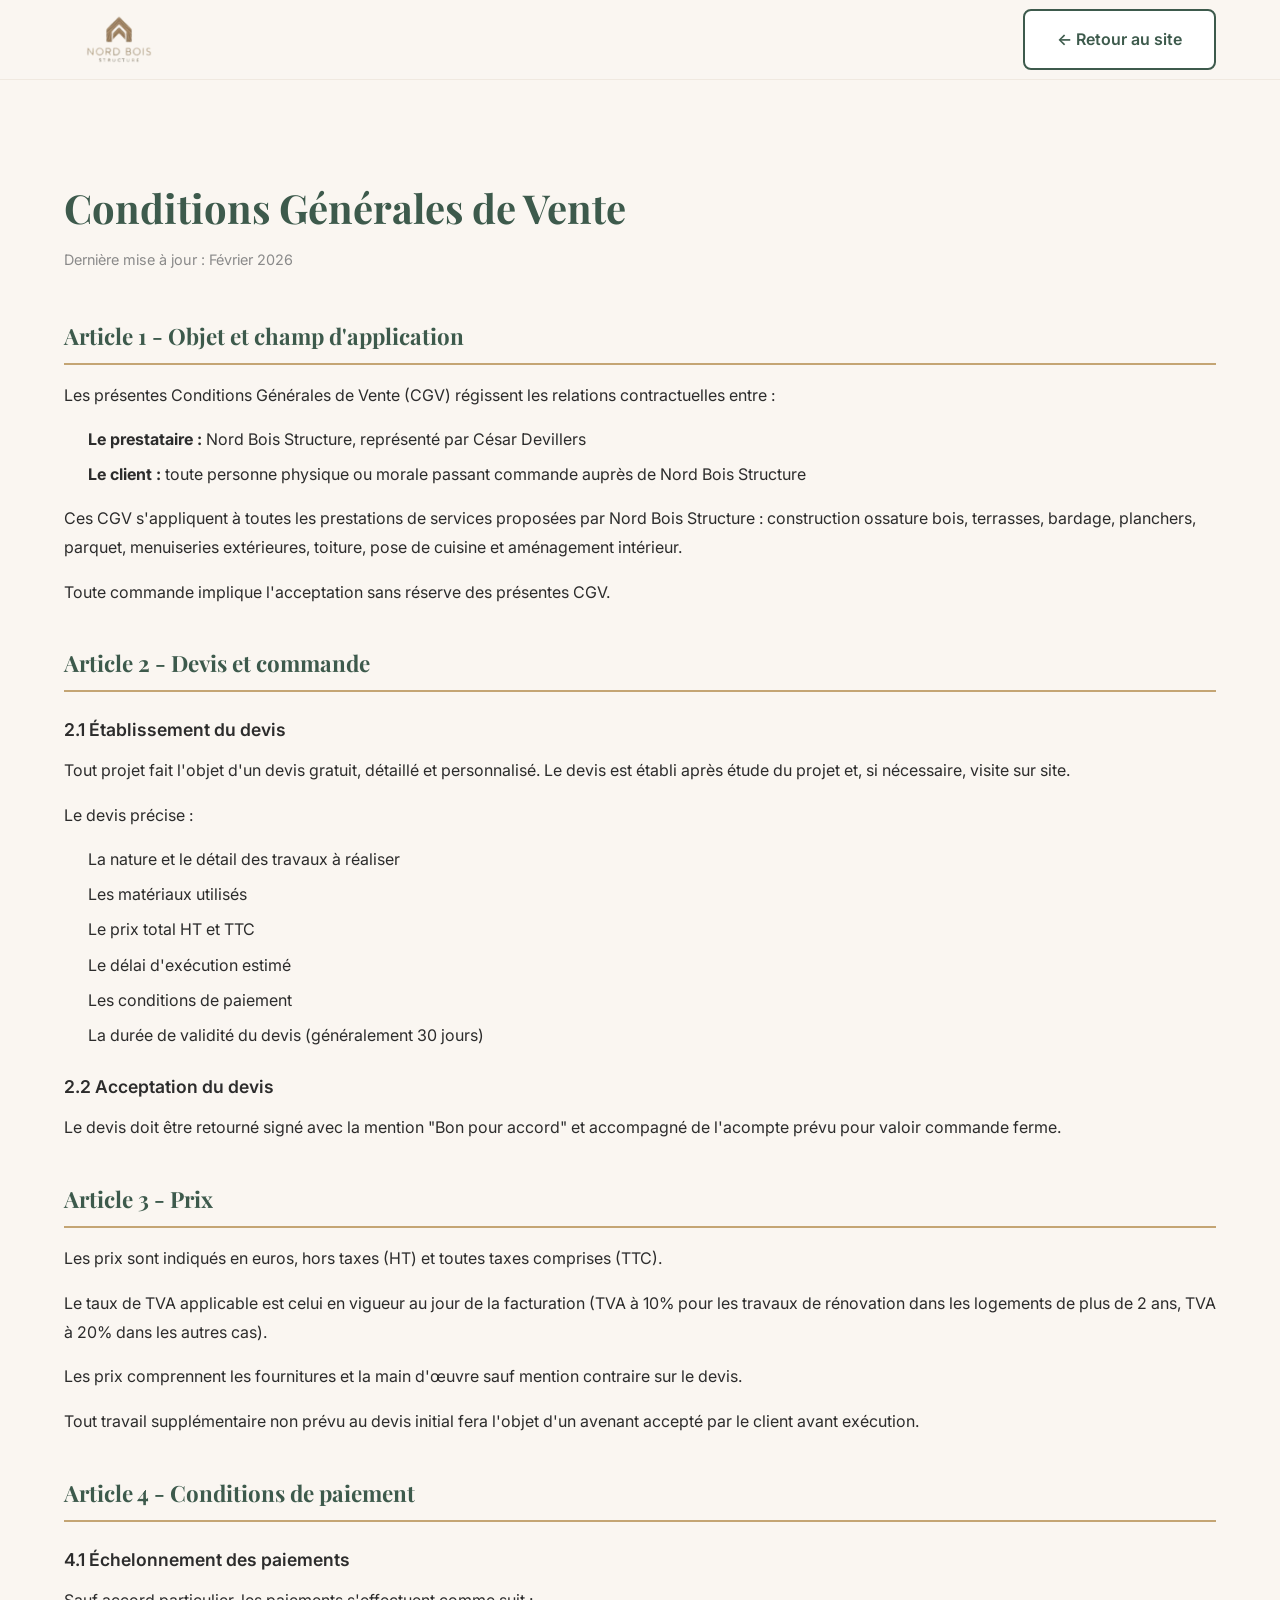
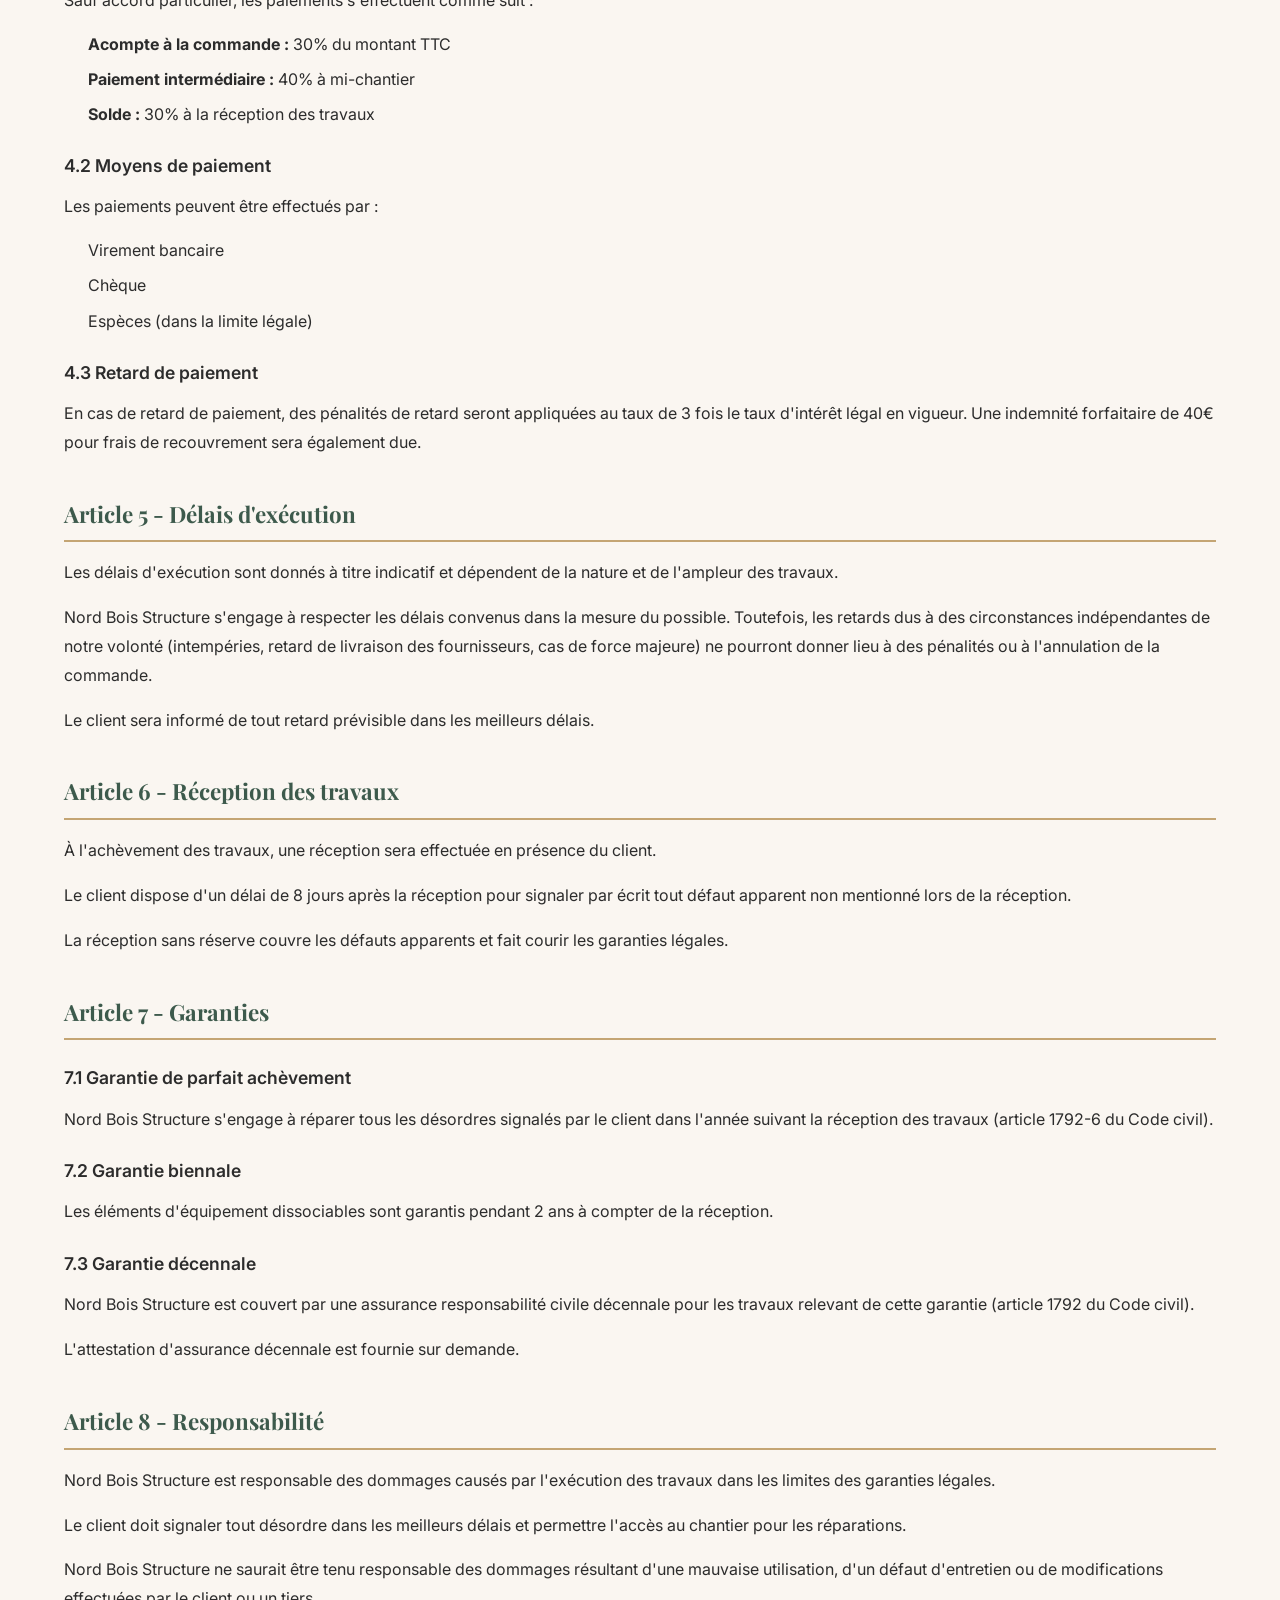
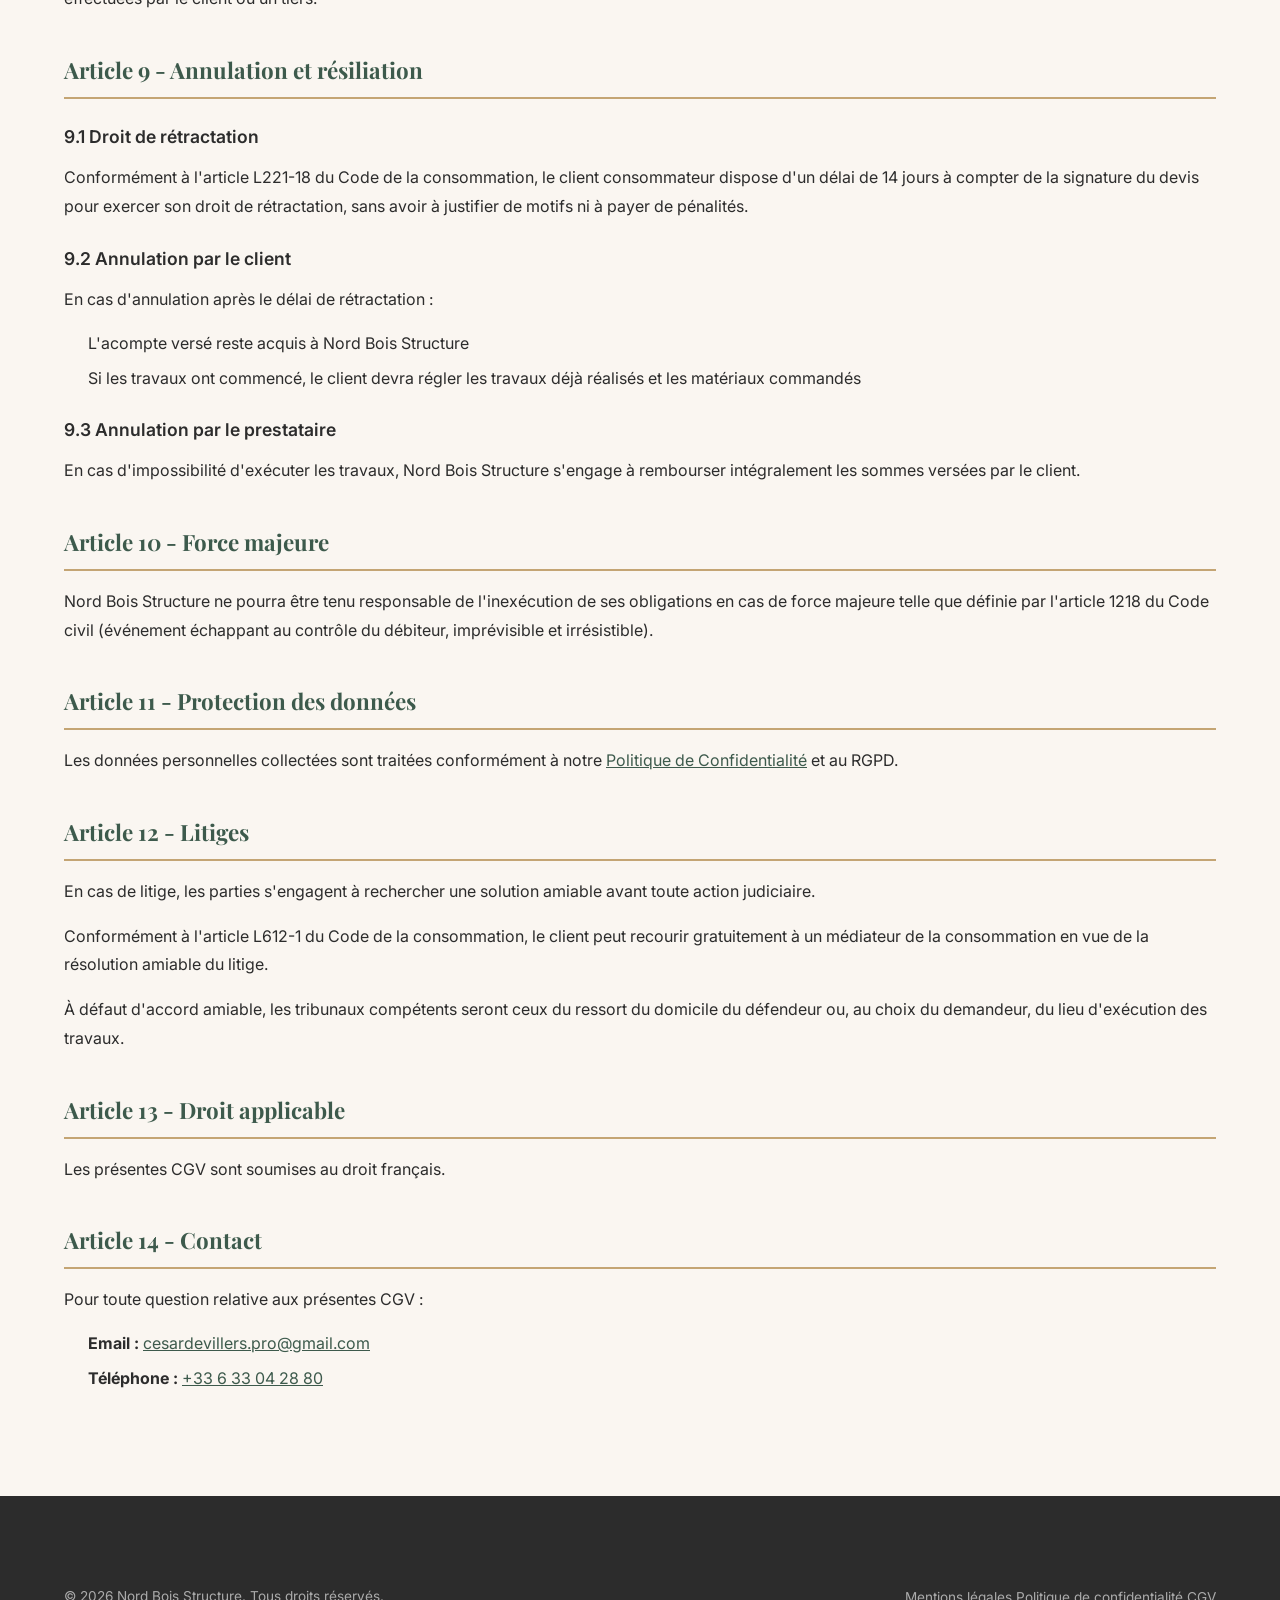
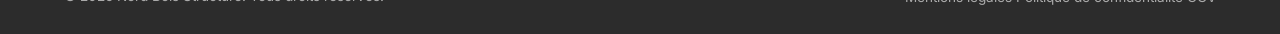
==== conditions-generales-vente.html @ 687ecf8b "Mise à jour complète: logo, services, pages légales, formulaire contact" ====
<!DOCTYPE html>
<html lang="fr">
<head>
    <meta charset="UTF-8">
    <meta name="viewport" content="width=device-width, initial-scale=1.0">
    <meta name="description" content="Conditions Générales de Vente de Nord Bois Structure">
    <title>Conditions Générales de Vente | Nord Bois Structure</title>
    <link rel="icon" type="image/svg+xml" href="assets/favicon.svg">
    <link rel="preconnect" href="https://fonts.googleapis.com">
    <link rel="preconnect" href="https://fonts.gstatic.com" crossorigin>
    <link href="https://fonts.googleapis.com/css2?family=Playfair+Display:wght@400;500;600;700&family=Inter:wght@300;400;500;600;700&display=swap" rel="stylesheet">
    <link rel="stylesheet" href="css/style.css?v=8">
</head>
<body>
    <header class="header header--static">
        <nav class="nav container">
            <a href="index.html" class="nav__logo">
                <img src="assets/logo.png?v=5" alt="Nord Bois Structure" class="nav__logo-img">
            </a>
            <a href="index.html" class="btn btn--secondary">← Retour au site</a>
        </nav>
    </header>

    <main class="legal-page">
        <div class="container">
            <h1>Conditions Générales de Vente</h1>
            <p class="legal-page__updated">Dernière mise à jour : Février 2026</p>

            <section class="legal-section">
                <h2>Article 1 - Objet et champ d'application</h2>
                <p>Les présentes Conditions Générales de Vente (CGV) régissent les relations contractuelles entre :</p>
                <ul>
                    <li><strong>Le prestataire :</strong> Nord Bois Structure, représenté par César Devillers</li>
                    <li><strong>Le client :</strong> toute personne physique ou morale passant commande auprès de Nord Bois Structure</li>
                </ul>
                <p>Ces CGV s'appliquent à toutes les prestations de services proposées par Nord Bois Structure : construction ossature bois, terrasses, bardage, planchers, parquet, menuiseries extérieures, toiture, pose de cuisine et aménagement intérieur.</p>
                <p>Toute commande implique l'acceptation sans réserve des présentes CGV.</p>
            </section>

            <section class="legal-section">
                <h2>Article 2 - Devis et commande</h2>
                <h3>2.1 Établissement du devis</h3>
                <p>Tout projet fait l'objet d'un devis gratuit, détaillé et personnalisé. Le devis est établi après étude du projet et, si nécessaire, visite sur site.</p>
                <p>Le devis précise :</p>
                <ul>
                    <li>La nature et le détail des travaux à réaliser</li>
                    <li>Les matériaux utilisés</li>
                    <li>Le prix total HT et TTC</li>
                    <li>Le délai d'exécution estimé</li>
                    <li>Les conditions de paiement</li>
                    <li>La durée de validité du devis (généralement 30 jours)</li>
                </ul>
                <h3>2.2 Acceptation du devis</h3>
                <p>Le devis doit être retourné signé avec la mention "Bon pour accord" et accompagné de l'acompte prévu pour valoir commande ferme.</p>
            </section>

            <section class="legal-section">
                <h2>Article 3 - Prix</h2>
                <p>Les prix sont indiqués en euros, hors taxes (HT) et toutes taxes comprises (TTC).</p>
                <p>Le taux de TVA applicable est celui en vigueur au jour de la facturation (TVA à 10% pour les travaux de rénovation dans les logements de plus de 2 ans, TVA à 20% dans les autres cas).</p>
                <p>Les prix comprennent les fournitures et la main d'œuvre sauf mention contraire sur le devis.</p>
                <p>Tout travail supplémentaire non prévu au devis initial fera l'objet d'un avenant accepté par le client avant exécution.</p>
            </section>

            <section class="legal-section">
                <h2>Article 4 - Conditions de paiement</h2>
                <h3>4.1 Échelonnement des paiements</h3>
                <p>Sauf accord particulier, les paiements s'effectuent comme suit :</p>
                <ul>
                    <li><strong>Acompte à la commande :</strong> 30% du montant TTC</li>
                    <li><strong>Paiement intermédiaire :</strong> 40% à mi-chantier</li>
                    <li><strong>Solde :</strong> 30% à la réception des travaux</li>
                </ul>
                <h3>4.2 Moyens de paiement</h3>
                <p>Les paiements peuvent être effectués par :</p>
                <ul>
                    <li>Virement bancaire</li>
                    <li>Chèque</li>
                    <li>Espèces (dans la limite légale)</li>
                </ul>
                <h3>4.3 Retard de paiement</h3>
                <p>En cas de retard de paiement, des pénalités de retard seront appliquées au taux de 3 fois le taux d'intérêt légal en vigueur. Une indemnité forfaitaire de 40€ pour frais de recouvrement sera également due.</p>
            </section>

            <section class="legal-section">
                <h2>Article 5 - Délais d'exécution</h2>
                <p>Les délais d'exécution sont donnés à titre indicatif et dépendent de la nature et de l'ampleur des travaux.</p>
                <p>Nord Bois Structure s'engage à respecter les délais convenus dans la mesure du possible. Toutefois, les retards dus à des circonstances indépendantes de notre volonté (intempéries, retard de livraison des fournisseurs, cas de force majeure) ne pourront donner lieu à des pénalités ou à l'annulation de la commande.</p>
                <p>Le client sera informé de tout retard prévisible dans les meilleurs délais.</p>
            </section>

            <section class="legal-section">
                <h2>Article 6 - Réception des travaux</h2>
                <p>À l'achèvement des travaux, une réception sera effectuée en présence du client.</p>
                <p>Le client dispose d'un délai de 8 jours après la réception pour signaler par écrit tout défaut apparent non mentionné lors de la réception.</p>
                <p>La réception sans réserve couvre les défauts apparents et fait courir les garanties légales.</p>
            </section>

            <section class="legal-section">
                <h2>Article 7 - Garanties</h2>
                <h3>7.1 Garantie de parfait achèvement</h3>
                <p>Nord Bois Structure s'engage à réparer tous les désordres signalés par le client dans l'année suivant la réception des travaux (article 1792-6 du Code civil).</p>
                <h3>7.2 Garantie biennale</h3>
                <p>Les éléments d'équipement dissociables sont garantis pendant 2 ans à compter de la réception.</p>
                <h3>7.3 Garantie décennale</h3>
                <p>Nord Bois Structure est couvert par une assurance responsabilité civile décennale pour les travaux relevant de cette garantie (article 1792 du Code civil).</p>
                <p>L'attestation d'assurance décennale est fournie sur demande.</p>
            </section>

            <section class="legal-section">
                <h2>Article 8 - Responsabilité</h2>
                <p>Nord Bois Structure est responsable des dommages causés par l'exécution des travaux dans les limites des garanties légales.</p>
                <p>Le client doit signaler tout désordre dans les meilleurs délais et permettre l'accès au chantier pour les réparations.</p>
                <p>Nord Bois Structure ne saurait être tenu responsable des dommages résultant d'une mauvaise utilisation, d'un défaut d'entretien ou de modifications effectuées par le client ou un tiers.</p>
            </section>

            <section class="legal-section">
                <h2>Article 9 - Annulation et résiliation</h2>
                <h3>9.1 Droit de rétractation</h3>
                <p>Conformément à l'article L221-18 du Code de la consommation, le client consommateur dispose d'un délai de 14 jours à compter de la signature du devis pour exercer son droit de rétractation, sans avoir à justifier de motifs ni à payer de pénalités.</p>
                <h3>9.2 Annulation par le client</h3>
                <p>En cas d'annulation après le délai de rétractation :</p>
                <ul>
                    <li>L'acompte versé reste acquis à Nord Bois Structure</li>
                    <li>Si les travaux ont commencé, le client devra régler les travaux déjà réalisés et les matériaux commandés</li>
                </ul>
                <h3>9.3 Annulation par le prestataire</h3>
                <p>En cas d'impossibilité d'exécuter les travaux, Nord Bois Structure s'engage à rembourser intégralement les sommes versées par le client.</p>
            </section>

            <section class="legal-section">
                <h2>Article 10 - Force majeure</h2>
                <p>Nord Bois Structure ne pourra être tenu responsable de l'inexécution de ses obligations en cas de force majeure telle que définie par l'article 1218 du Code civil (événement échappant au contrôle du débiteur, imprévisible et irrésistible).</p>
            </section>

            <section class="legal-section">
                <h2>Article 11 - Protection des données</h2>
                <p>Les données personnelles collectées sont traitées conformément à notre <a href="politique-confidentialite.html">Politique de Confidentialité</a> et au RGPD.</p>
            </section>

            <section class="legal-section">
                <h2>Article 12 - Litiges</h2>
                <p>En cas de litige, les parties s'engagent à rechercher une solution amiable avant toute action judiciaire.</p>
                <p>Conformément à l'article L612-1 du Code de la consommation, le client peut recourir gratuitement à un médiateur de la consommation en vue de la résolution amiable du litige.</p>
                <p>À défaut d'accord amiable, les tribunaux compétents seront ceux du ressort du domicile du défendeur ou, au choix du demandeur, du lieu d'exécution des travaux.</p>
            </section>

            <section class="legal-section">
                <h2>Article 13 - Droit applicable</h2>
                <p>Les présentes CGV sont soumises au droit français.</p>
            </section>

            <section class="legal-section">
                <h2>Article 14 - Contact</h2>
                <p>Pour toute question relative aux présentes CGV :</p>
                <ul>
                    <li><strong>Email :</strong> <a href="mailto:cesardevillers.pro@gmail.com">cesardevillers.pro@gmail.com</a></li>
                    <li><strong>Téléphone :</strong> <a href="tel:+33633042880">+33 6 33 04 28 80</a></li>
                </ul>
            </section>
        </div>
    </main>

    <footer class="footer">
        <div class="container">
            <div class="footer__bottom">
                <p>&copy; 2026 Nord Bois Structure. Tous droits réservés.</p>
                <div class="footer__links">
                    <a href="mentions-legales.html">Mentions légales</a>
                    <a href="politique-confidentialite.html">Politique de confidentialité</a>
                    <a href="conditions-generales-vente.html">CGV</a>
                </div>
            </div>
        </div>
    </footer>
</body>
</html>
---- css/style.css ----
/* ===== CSS Variables ===== */
:root {
    --color-primary: #3D5A4C;
    --color-primary-dark: #2E4A3D;
    --color-primary-light: #4D6A5C;
    --color-secondary: #8B5E3C;
    --color-secondary-light: #a67c5b;
    --color-accent: #C4A574;
    --color-cream: #FAF6F1;
    --color-cream-dark: #F0E9E0;
    --color-white: #FFFFFF;
    --color-text: #2C2C2C;
    --color-text-light: #5A5A5A;
    --color-text-muted: #8A8A8A;
    --font-heading: 'Playfair Display', Georgia, serif;
    --font-body: 'Inter', -apple-system, BlinkMacSystemFont, sans-serif;
    --shadow-sm: 0 2px 8px rgba(0,0,0,0.08);
    --shadow-md: 0 4px 20px rgba(0,0,0,0.12);
    --shadow-lg: 0 8px 40px rgba(0,0,0,0.16);
    --radius-sm: 8px;
    --radius-md: 12px;
    --radius-lg: 20px;
    --transition: 0.3s ease;
    --container-width: 1200px;
    --header-height: 80px;
}

/* ===== Reset & Base ===== */
*, *::before, *::after { box-sizing: border-box; margin: 0; padding: 0; }
html { scroll-behavior: smooth; font-size: 16px; }
body {
    font-family: var(--font-body);
    color: var(--color-text);
    background: var(--color-cream);
    line-height: 1.6;
    overflow-x: hidden;
}
img { max-width: 100%; height: auto; display: block; }
a { text-decoration: none; color: inherit; transition: var(--transition); }
ul { list-style: none; }
button { cursor: pointer; border: none; background: none; font-family: inherit; }
input, textarea, select { font-family: inherit; font-size: inherit; }

/* ===== Utility Classes ===== */
.container { width: 100%; max-width: var(--container-width); margin: 0 auto; padding: 0 1.5rem; }
.text-accent { color: var(--color-primary); }
.section { padding: 5rem 0; }
@media (min-width: 768px) { .section { padding: 7rem 0; } }

/* ===== Section Headers ===== */
.section__header { text-align: center; margin-bottom: 3rem; }
.section__subtitle {
    display: inline-block;
    font-size: 0.875rem;
    font-weight: 600;
    text-transform: uppercase;
    letter-spacing: 2px;
    color: var(--color-primary);
    margin-bottom: 0.75rem;
}
.section__title {
    font-family: var(--font-heading);
    font-size: clamp(1.75rem, 4vw, 2.75rem);
    font-weight: 600;
    color: var(--color-text);
    line-height: 1.2;
    margin-bottom: 1rem;
}
.section__description {
    font-size: 1.1rem;
    color: var(--color-text-light);
    max-width: 600px;
    margin: 0 auto;
}

/* ===== Buttons ===== */
.btn {
    display: inline-flex;
    align-items: center;
    justify-content: center;
    gap: 0.5rem;
    padding: 1rem 2rem;
    font-size: 1rem;
    font-weight: 600;
    border-radius: var(--radius-sm);
    transition: var(--transition);
    min-height: 52px;
}
.btn--primary {
    background: var(--color-primary);
    color: var(--color-white);
    box-shadow: 0 4px 15px rgba(45, 90, 61, 0.3);
}
.btn--primary:hover {
    background: var(--color-primary-dark);
    transform: translateY(-2px);
    box-shadow: 0 6px 20px rgba(45, 90, 61, 0.4);
}
.btn--secondary {
    background: var(--color-white);
    color: var(--color-primary);
    border: 2px solid var(--color-primary);
}
.btn--secondary:hover { background: var(--color-primary); color: var(--color-white); }
.btn--large { padding: 1.25rem 2.5rem; font-size: 1.1rem; }
.btn--full { width: 100%; }

/* ===== Header & Navigation ===== */
.header {
    position: fixed;
    top: 0;
    left: 0;
    width: 100%;
    height: var(--header-height);
    background: rgba(250, 246, 241, 0.95);
    backdrop-filter: blur(10px);
    z-index: 1000;
    transition: var(--transition);
}
.header.scrolled { box-shadow: var(--shadow-sm); }
.nav { display: flex; align-items: center; justify-content: space-between; height: 100%; }
.nav__logo-img {
    height: 110px;
    width: auto;
    object-fit: contain;
    margin: -15px 0;
}
@media (max-width: 768px) {
    .nav__logo-img { height: 65px; }
}
.nav__list { display: flex; align-items: center; gap: 2rem; }
.nav__link {
    font-size: 0.95rem;
    font-weight: 500;
    color: var(--color-text);
    position: relative;
}
.nav__link::after {
    content: '';
    position: absolute;
    bottom: -4px;
    left: 0;
    width: 0;
    height: 2px;
    background: var(--color-primary);
    transition: var(--transition);
}
.nav__link:hover::after, .nav__link.active::after { width: 100%; }
.nav__link--cta {
    background: var(--color-primary);
    color: var(--color-white) !important;
    padding: 0.75rem 1.5rem;
    border-radius: var(--radius-sm);
}
.nav__link--cta::after { display: none; }
.nav__link--cta:hover { background: var(--color-primary-dark); }
.nav__toggle, .nav__close { display: none; font-size: 1.5rem; color: var(--color-text); }

@media (max-width: 968px) {
    .nav__menu {
        position: fixed;
        top: 0;
        right: -100%;
        width: 80%;
        max-width: 400px;
        height: 100vh;
        background: var(--color-white);
        padding: 6rem 2rem 2rem;
        box-shadow: var(--shadow-lg);
        transition: var(--transition);
    }
    .nav__menu.active { right: 0; }
    .nav__list { flex-direction: column; gap: 1.5rem; align-items: flex-start; }
    .nav__link { font-size: 1.1rem; }
    .nav__close {
        display: block;
        position: absolute;
        top: 1.5rem;
        right: 1.5rem;
        font-size: 2rem;
    }
    .nav__toggle { display: block; }
}

/* ===== Hero Section ===== */
.hero {
    position: relative;
    min-height: 100vh;
    display: flex;
    align-items: center;
    background: linear-gradient(135deg, rgba(61, 90, 76, 0.85) 0%, rgba(46, 74, 61, 0.9) 100%), url('../assets/ossature-bois.jpg') center/cover no-repeat;
    overflow: hidden;
}
.hero__overlay {
    position: absolute;
    inset: 0;
    background: url('data:image/svg+xml,<svg xmlns="http://www.w3.org/2000/svg" viewBox="0 0 100 100"><defs><pattern id="grain" width="100" height="100" patternUnits="userSpaceOnUse"><circle cx="25" cy="25" r="1" fill="rgba(255,255,255,0.03)"/><circle cx="75" cy="75" r="1" fill="rgba(255,255,255,0.03)"/><circle cx="50" cy="10" r="0.5" fill="rgba(255,255,255,0.02)"/></pattern></defs><rect width="100" height="100" fill="url(%23grain)"/></svg>');
    opacity: 0.5;
}
.hero__content {
    position: relative;
    z-index: 2;
    padding-top: calc(var(--header-height) + 2rem);
    text-align: center;
    color: var(--color-white);
}
.hero__badge {
    display: inline-block;
    padding: 0.5rem 1.25rem;
    background: rgba(255,255,255,0.15);
    border-radius: 50px;
    font-size: 0.875rem;
    font-weight: 500;
    margin-bottom: 1.5rem;
    backdrop-filter: blur(5px);
}
.hero__title {
    font-family: var(--font-heading);
    font-size: clamp(2rem, 5vw, 3.5rem);
    font-weight: 700;
    line-height: 1.15;
    margin-bottom: 1.5rem;
    max-width: 900px;
    margin-left: auto;
    margin-right: auto;
}
.hero__title .text-accent { color: var(--color-accent); }
.hero__subtitle {
    font-size: clamp(1rem, 2vw, 1.25rem);
    opacity: 0.9;
    max-width: 700px;
    margin: 0 auto 2.5rem;
    line-height: 1.7;
}
.hero__buttons { display: flex; flex-wrap: wrap; gap: 1rem; justify-content: center; margin-bottom: 3rem; }
.hero__buttons .btn--secondary { background: transparent; border-color: var(--color-white); color: var(--color-white); }
.hero__buttons .btn--secondary:hover { background: var(--color-white); color: var(--color-primary); }
.hero__stats {
    display: flex;
    justify-content: center;
    gap: 3rem;
    flex-wrap: wrap;
    padding-top: 2rem;
    border-top: 1px solid rgba(255,255,255,0.2);
}
.hero__stat { text-align: center; }
.hero__stat-number {
    display: block;
    font-family: var(--font-heading);
    font-size: 2.5rem;
    font-weight: 700;
    color: var(--color-accent);
}
.hero__stat-label { font-size: 0.875rem; opacity: 0.8; }
.hero__scroll {
    position: absolute;
    bottom: 2rem;
    left: 50%;
    transform: translateX(-50%);
    color: var(--color-white);
    font-size: 1.5rem;
    animation: bounce 2s infinite;
}
@keyframes bounce {
    0%, 20%, 50%, 80%, 100% { transform: translateX(-50%) translateY(0); }
    40% { transform: translateX(-50%) translateY(-10px); }
    60% { transform: translateX(-50%) translateY(-5px); }
}

/* ===== About Section ===== */
.about { background: var(--color-white); }
.about__grid {
    display: grid;
    grid-template-columns: 1fr;
    gap: 3rem;
    align-items: center;
}
@media (min-width: 968px) { .about__grid { grid-template-columns: 1fr 1fr; gap: 5rem; } }
.about__content p { font-size: 1.1rem; color: var(--color-text-light); margin-bottom: 1.5rem; line-height: 1.8; }
.about__values { display: grid; grid-template-columns: 1fr; gap: 1.25rem; margin-top: 2rem; }
@media (min-width: 500px) { .about__values { grid-template-columns: 1fr 1fr; } }
.about__value {
    display: flex;
    gap: 1rem;
    padding: 1.25rem;
    background: var(--color-cream);
    border-radius: var(--radius-md);
    transition: var(--transition);
}
.about__value:hover { transform: translateY(-3px); box-shadow: var(--shadow-sm); }
.about__value-icon { font-size: 1.5rem; }
.about__value h3 { font-size: 1rem; font-weight: 600; margin-bottom: 0.25rem; }
.about__value p { font-size: 0.875rem; color: var(--color-text-muted); margin: 0; }
.about__image { position: relative; }
.about__image-wrapper { position: relative; border-radius: var(--radius-lg); overflow: hidden; }
.about__image-placeholder {
    width: 100%;
    aspect-ratio: 4/5;
    background: url('../assets/construction en bois.jpg') center/cover no-repeat;
    position: relative;
}
.about__image-badge {
    position: absolute;
    bottom: 1.5rem;
    left: 1.5rem;
    background: var(--color-primary);
    color: var(--color-white);
    padding: 1rem 1.5rem;
    border-radius: var(--radius-md);
    text-align: center;
}
.about__image-badge span { display: block; font-family: var(--font-heading); font-size: 2rem; font-weight: 700; }
.about__image-badge small { font-size: 0.75rem; opacity: 0.9; }

/* ===== Services Section ===== */
.services { background: var(--color-cream); }
.services__grid {
    display: grid;
    grid-template-columns: repeat(auto-fit, minmax(280px, 1fr));
    gap: 1.5rem;
}
.service-card {
    background: var(--color-white);
    padding: 2rem;
    border-radius: var(--radius-md);
    box-shadow: var(--shadow-sm);
    transition: var(--transition);
    position: relative;
    overflow: hidden;
}
.service-card::before {
    content: '';
    position: absolute;
    top: 0;
    left: 0;
    width: 100%;
    height: 4px;
    background: var(--color-primary);
    transform: scaleX(0);
    transform-origin: left;
    transition: var(--transition);
}
.service-card:hover { transform: translateY(-5px); box-shadow: var(--shadow-md); }
.service-card:hover::before { transform: scaleX(1); }
.service-card__icon { font-size: 2.5rem; margin-bottom: 1rem; }
.service-card h3 {
    font-family: var(--font-heading);
    font-size: 1.25rem;
    font-weight: 600;
    margin-bottom: 0.75rem;
    color: var(--color-text);
}
.service-card p { font-size: 0.95rem; color: var(--color-text-light); margin-bottom: 1.5rem; line-height: 1.6; }
.service-card__link {
    display: inline-flex;
    align-items: center;
    gap: 0.5rem;
    font-size: 0.95rem;
    font-weight: 600;
    color: var(--color-primary);
}
.service-card__link:hover { gap: 0.75rem; }
.service-card--featured { background: var(--color-primary); color: var(--color-white); }
.service-card--featured h3, .service-card--featured p { color: var(--color-white); }
.service-card--featured p { opacity: 0.9; }
.service-card--featured .service-card__link { color: var(--color-accent); }
.service-card--featured::before { background: var(--color-accent); }

/* ===== Gallery Section ===== */
.gallery { background: var(--color-white); }
.gallery__filters {
    display: flex;
    flex-wrap: wrap;
    justify-content: center;
    gap: 0.75rem;
    margin-bottom: 2.5rem;
}
.gallery__filter {
    padding: 0.75rem 1.5rem;
    font-size: 0.95rem;
    font-weight: 500;
    color: var(--color-text-light);
    background: var(--color-cream);
    border-radius: 50px;
    transition: var(--transition);
}
.gallery__filter:hover, .gallery__filter.active {
    background: var(--color-primary);
    color: var(--color-white);
}
.gallery__grid {
    display: grid;
    grid-template-columns: repeat(2, 1fr);
    gap: 1rem;
}
@media (min-width: 768px) {
    .gallery__grid { grid-template-columns: repeat(3, 1fr); gap: 1.5rem; }
}
.gallery__item {
    position: relative;
    border-radius: var(--radius-md);
    overflow: hidden;
    cursor: pointer;
}
.gallery__item--large { grid-column: span 2; }
@media (max-width: 767px) { .gallery__item--large { grid-column: span 1; } }
.gallery__img {
    width: 100%;
    height: 100%;
    object-fit: cover;
    aspect-ratio: 4/3;
    transition: transform 0.4s ease;
}
.gallery__item:hover .gallery__img { transform: scale(1.05); }
.gallery__item--large .gallery__img { aspect-ratio: 16/9; }
.gallery__placeholder {
    width: 100%;
    aspect-ratio: 4/3;
    background: linear-gradient(135deg, var(--color-secondary-light) 0%, var(--color-secondary) 100%);
    position: relative;
    display: flex;
    align-items: center;
    justify-content: center;
}
.gallery__placeholder::before {
    content: '🪵';
    font-size: 3rem;
    opacity: 0.3;
}
.gallery__placeholder::after {
    content: '';
    position: absolute;
    inset: 0;
    background: repeating-linear-gradient(
        90deg,
        transparent,
        transparent 20px,
        rgba(255,255,255,0.03) 20px,
        rgba(255,255,255,0.03) 40px
    );
}
.gallery__item--large .gallery__placeholder { aspect-ratio: 16/9; }
.gallery__overlay {
    position: absolute;
    inset: 0;
    background: linear-gradient(to top, rgba(0,0,0,0.8) 0%, transparent 60%);
    display: flex;
    flex-direction: column;
    justify-content: flex-end;
    padding: 1.5rem;
    color: var(--color-white);
    opacity: 0;
    transition: var(--transition);
}
.gallery__item:hover .gallery__overlay { opacity: 1; }
.gallery__overlay span { font-size: 0.75rem; text-transform: uppercase; letter-spacing: 1px; color: var(--color-accent); margin-bottom: 0.25rem; }
.gallery__overlay h3 { font-family: var(--font-heading); font-size: 1.1rem; font-weight: 600; }

/* ===== Commitments Section ===== */
.commitments { background: var(--color-cream); }
.commitments__grid {
    display: grid;
    grid-template-columns: repeat(auto-fit, minmax(200px, 1fr));
    gap: 2rem;
}
.commitment { text-align: center; padding: 1.5rem; }
.commitment__icon {
    width: 70px;
    height: 70px;
    display: flex;
    align-items: center;
    justify-content: center;
    margin: 0 auto 1rem;
    background: var(--color-white);
    border-radius: 50%;
    font-size: 1.75rem;
    box-shadow: var(--shadow-sm);
}
.commitment h3 { font-size: 1.1rem; font-weight: 600; margin-bottom: 0.5rem; }
.commitment p { font-size: 0.9rem; color: var(--color-text-light); }

/* ===== Testimonials Section ===== */
.testimonials {
    background: linear-gradient(135deg, var(--color-primary) 0%, var(--color-primary-dark) 100%);
    color: var(--color-white);
}
.testimonials .section__subtitle { color: var(--color-accent); }
.testimonials .section__title { color: var(--color-white); }
.testimonials__grid {
    display: grid;
    grid-template-columns: repeat(auto-fit, minmax(300px, 1fr));
    gap: 2rem;
}
.testimonial {
    background: rgba(255,255,255,0.1);
    backdrop-filter: blur(10px);
    padding: 2rem;
    border-radius: var(--radius-md);
    border: 1px solid rgba(255,255,255,0.1);
}
.testimonial__stars { color: #FFD700; font-size: 1.1rem; margin-bottom: 1rem; letter-spacing: 2px; }
.testimonial blockquote {
    font-size: 1rem;
    line-height: 1.7;
    margin-bottom: 1.5rem;
    font-style: italic;
    opacity: 0.95;
}
.testimonial__author { display: flex; align-items: center; gap: 1rem; }
.testimonial__avatar {
    width: 50px;
    height: 50px;
    background: var(--color-accent);
    color: var(--color-primary-dark);
    border-radius: 50%;
    display: flex;
    align-items: center;
    justify-content: center;
    font-weight: 700;
    font-size: 0.9rem;
}
.testimonial__author strong { display: block; font-size: 1rem; }
.testimonial__author span { font-size: 0.85rem; opacity: 0.8; }

/* ===== CTA Section ===== */
.cta {
    background: var(--color-secondary);
    position: relative;
    overflow: hidden;
}
.cta::before {
    content: '';
    position: absolute;
    top: -50%;
    right: -20%;
    width: 60%;
    height: 200%;
    background: rgba(255,255,255,0.05);
    transform: rotate(15deg);
}
.cta__content {
    position: relative;
    text-align: center;
    color: var(--color-white);
    max-width: 700px;
    margin: 0 auto;
}
.cta__content h2 {
    font-family: var(--font-heading);
    font-size: clamp(2rem, 4vw, 3rem);
    font-weight: 700;
    margin-bottom: 1rem;
}
.cta__content p { font-size: 1.15rem; opacity: 0.9; margin-bottom: 2rem; }
.cta .btn--primary { background: var(--color-white); color: var(--color-secondary); }
.cta .btn--primary:hover { background: var(--color-cream); transform: translateY(-2px); }

/* ===== Contact Section ===== */
.contact { background: var(--color-white); }
.contact__grid {
    display: grid;
    grid-template-columns: 1fr;
    gap: 3rem;
}
@media (min-width: 968px) { .contact__grid { grid-template-columns: 1fr 1.5fr; gap: 4rem; } }
.contact__info { display: flex; flex-direction: column; gap: 1.5rem; }
.contact__card {
    display: flex;
    gap: 1rem;
    padding: 1.25rem;
    background: var(--color-cream);
    border-radius: var(--radius-md);
}
.contact__icon { font-size: 1.5rem; }
.contact__card h3 { font-size: 1rem; font-weight: 600; margin-bottom: 0.25rem; }
.contact__card p, .contact__card a { font-size: 0.95rem; color: var(--color-text-light); }
.contact__card a:hover { color: var(--color-primary); }
.contact__social { display: flex; align-items: center; gap: 1rem; margin-top: 1rem; }
.contact__social span { font-size: 0.9rem; color: var(--color-text-muted); }
.contact__social-link {
    padding: 0.5rem 1rem;
    background: var(--color-primary);
    color: var(--color-white);
    border-radius: var(--radius-sm);
    font-size: 0.9rem;
    font-weight: 500;
}
.contact__social-link:hover { background: var(--color-primary-dark); }
.contact__form {
    background: var(--color-cream);
    padding: 2rem;
    border-radius: var(--radius-lg);
}
@media (min-width: 768px) { .contact__form { padding: 2.5rem; } }
.form__group { margin-bottom: 1.25rem; }
.form__row { display: grid; grid-template-columns: 1fr; gap: 1.25rem; }
@media (min-width: 500px) { .form__row { grid-template-columns: 1fr 1fr; } }
.form__group label {
    display: block;
    font-size: 0.9rem;
    font-weight: 600;
    margin-bottom: 0.5rem;
    color: var(--color-text);
}
.form__group input,
.form__group select,
.form__group textarea {
    width: 100%;
    padding: 1rem;
    border: 2px solid transparent;
    border-radius: var(--radius-sm);
    background: var(--color-white);
    font-size: 1rem;
    transition: var(--transition);
}
.form__group input:focus,
.form__group select:focus,
.form__group textarea:focus {
    outline: none;
    border-color: var(--color-primary);
}
.form__group textarea { resize: vertical; min-height: 120px; }
.form__notice { font-size: 0.8rem; color: var(--color-text-muted); margin-top: 1rem; text-align: center; }

/* ===== Footer ===== */
.footer {
    background: var(--color-text);
    color: var(--color-white);
    padding: 4rem 0 0;
}
.footer__grid {
    display: grid;
    grid-template-columns: repeat(auto-fit, minmax(200px, 1fr));
    gap: 2.5rem;
    padding-bottom: 3rem;
    border-bottom: 1px solid rgba(255,255,255,0.1);
}
.footer__brand h3 {
    font-family: var(--font-heading);
    font-size: 1.5rem;
    margin-bottom: 1rem;
    color: var(--color-accent);
}
.footer__brand p { font-size: 0.9rem; opacity: 0.8; line-height: 1.7; }
.footer__title { font-size: 1rem; font-weight: 600; margin-bottom: 1.25rem; color: var(--color-white); }
.footer__links ul { display: flex; flex-direction: column; gap: 0.75rem; }
.footer__links a { font-size: 0.9rem; opacity: 0.7; transition: var(--transition); }
.footer__links a:hover { opacity: 1; color: var(--color-accent); }
.footer__contact p, .footer__contact a { font-size: 0.9rem; opacity: 0.8; margin-bottom: 0.5rem; display: block; }
.footer__contact a:hover { opacity: 1; color: var(--color-accent); }
.footer__bottom {
    display: flex;
    flex-wrap: wrap;
    justify-content: space-between;
    align-items: center;
    gap: 1rem;
    padding: 1.5rem 0;
}
.footer__bottom p { font-size: 0.85rem; opacity: 0.6; }
.footer__bottom a { font-size: 0.85rem; opacity: 0.6; }
.footer__bottom a:hover { opacity: 1; }
.footer__legal-links { display: flex; gap: 1.5rem; flex-wrap: wrap; }
.footer__legal-links a { font-size: 0.85rem; opacity: 0.6; transition: var(--transition); }
.footer__legal-links a:hover { opacity: 1; color: var(--color-accent); }

/* ===== Floating CTA ===== */
.floating-cta {
    position: fixed;
    bottom: 1.5rem;
    right: 1.5rem;
    background: var(--color-primary);
    color: var(--color-white);
    padding: 1rem 1.5rem;
    border-radius: 50px;
    font-weight: 600;
    font-size: 0.95rem;
    box-shadow: var(--shadow-lg);
    z-index: 999;
    transition: var(--transition);
    display: none;
}
.floating-cta:hover { background: var(--color-primary-dark); transform: translateY(-3px); }
@media (max-width: 768px) { .floating-cta { display: block; } }

/* ===== Lightbox ===== */
.lightbox {
    position: fixed;
    inset: 0;
    background: rgba(0,0,0,0.95);
    z-index: 2000;
    display: none;
    align-items: center;
    justify-content: center;
    padding: 2rem;
}
.lightbox.active { display: flex; }
.lightbox__close {
    position: absolute;
    top: 1.5rem;
    right: 1.5rem;
    color: var(--color-white);
    font-size: 2.5rem;
    opacity: 0.8;
    transition: var(--transition);
}
.lightbox__close:hover { opacity: 1; }
.lightbox__img { max-width: 90%; max-height: 85vh; border-radius: var(--radius-md); }
.lightbox__prev, .lightbox__next {
    position: absolute;
    top: 50%;
    transform: translateY(-50%);
    color: var(--color-white);
    font-size: 3rem;
    opacity: 0.8;
    transition: var(--transition);
    padding: 1rem;
}
.lightbox__prev { left: 1rem; }
.lightbox__next { right: 1rem; }
.lightbox__prev:hover, .lightbox__next:hover { opacity: 1; }

/* ===== Legal Pages ===== */
.header--static { position: relative; background: var(--color-cream); border-bottom: 1px solid var(--color-cream-dark); }
.legal-page { padding: 6rem 0 4rem; min-height: calc(100vh - 200px); }
.legal-page h1 { font-family: var(--font-heading); font-size: 2.5rem; color: var(--color-primary); margin-bottom: 0.5rem; }
.legal-page__updated { color: var(--color-text-muted); font-size: 0.9rem; margin-bottom: 3rem; }
.legal-section { margin-bottom: 2.5rem; }
.legal-section h2 { font-family: var(--font-heading); font-size: 1.4rem; color: var(--color-primary); margin-bottom: 1rem; padding-bottom: 0.5rem; border-bottom: 2px solid var(--color-accent); }
.legal-section h3 { font-size: 1.1rem; font-weight: 600; color: var(--color-text); margin: 1.5rem 0 0.75rem; }
.legal-section p { margin-bottom: 1rem; line-height: 1.8; }
.legal-section ul { margin: 1rem 0 1rem 1.5rem; }
.legal-section li { margin-bottom: 0.5rem; line-height: 1.7; }
.legal-section a { color: var(--color-primary); text-decoration: underline; }
.legal-section a:hover { color: var(--color-secondary); }
@media (max-width: 768px) {
    .legal-page h1 { font-size: 1.8rem; }
    .legal-section h2 { font-size: 1.2rem; }
}

/* ===== Animations ===== */
.fade-in { opacity: 0; transform: translateY(30px); transition: opacity 0.6s ease, transform 0.6s ease; }
.fade-in.visible { opacity: 1; transform: translateY(0); }

/* ===== Responsive Adjustments ===== */
@media (max-width: 480px) {
    .hero__stats { gap: 1.5rem; }
    .hero__stat-number { font-size: 2rem; }
    .btn { padding: 0.875rem 1.5rem; font-size: 0.95rem; }
    .section { padding: 4rem 0; }
}
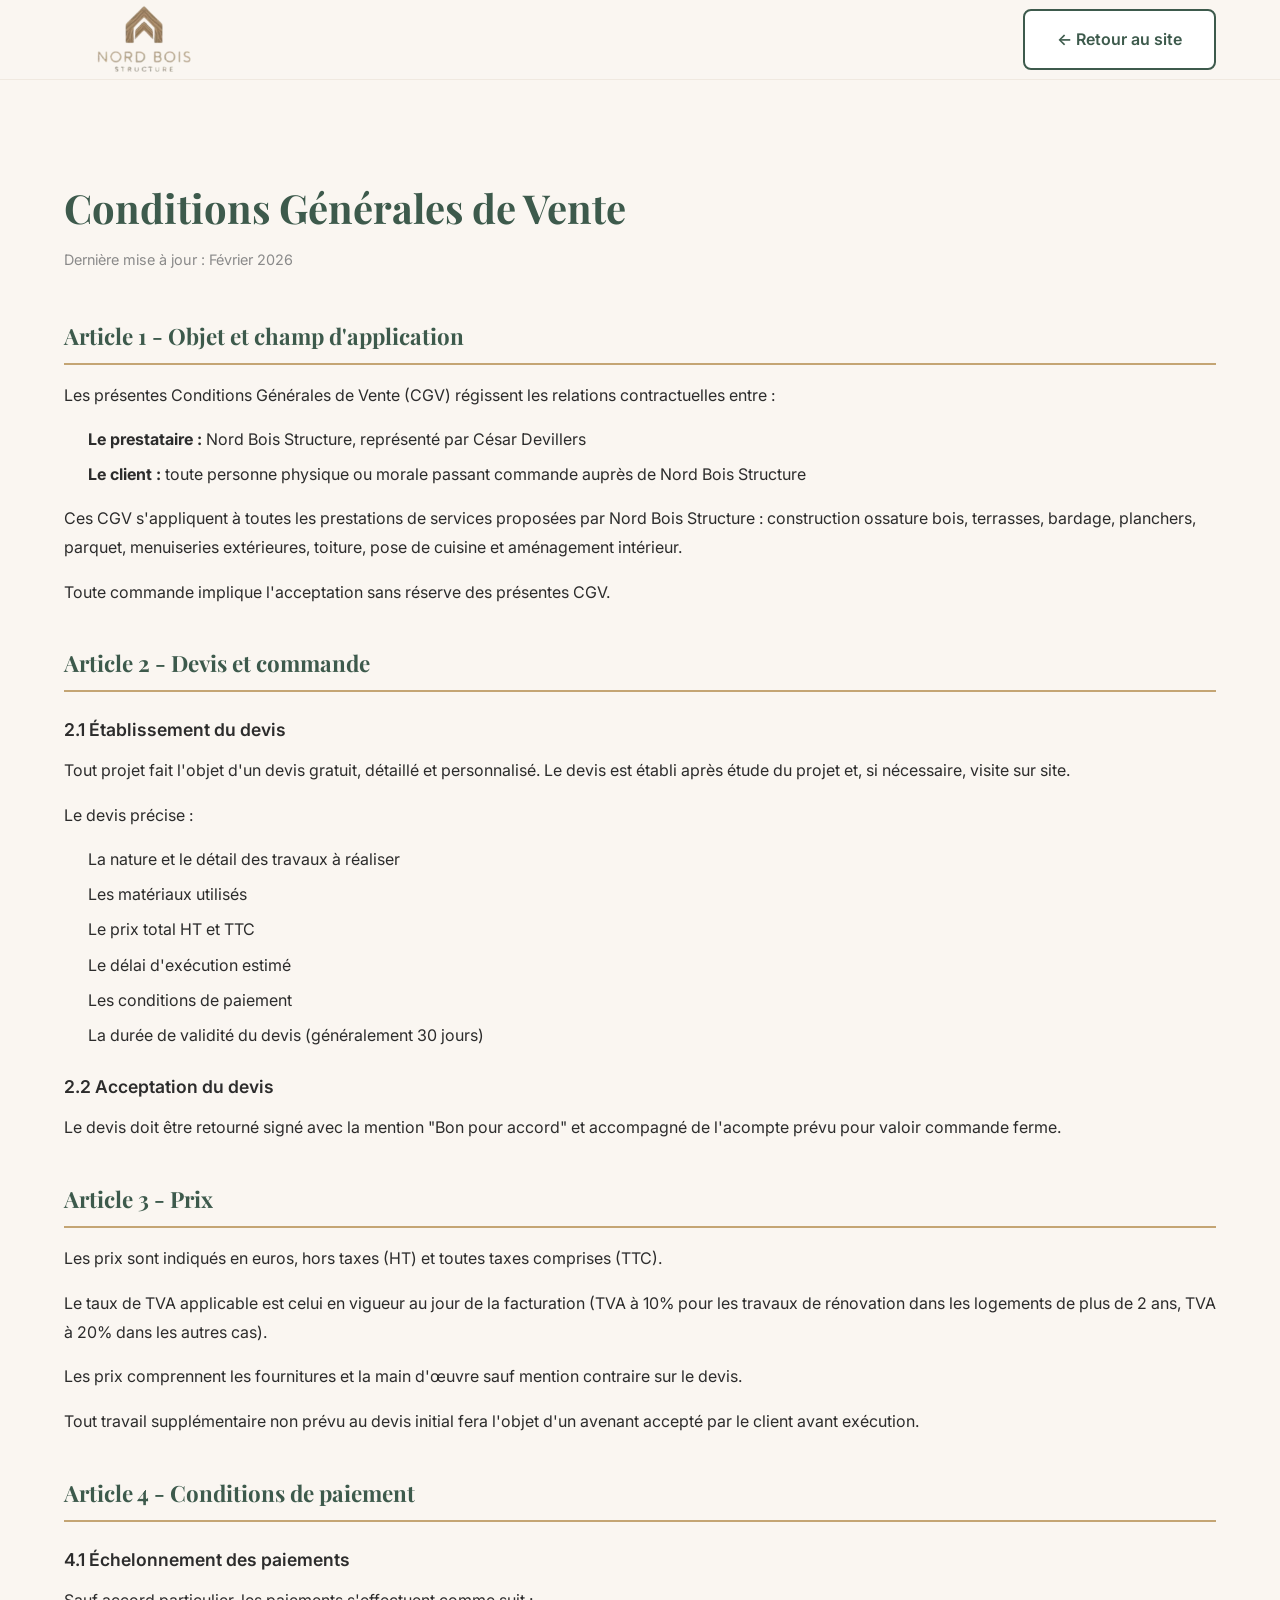
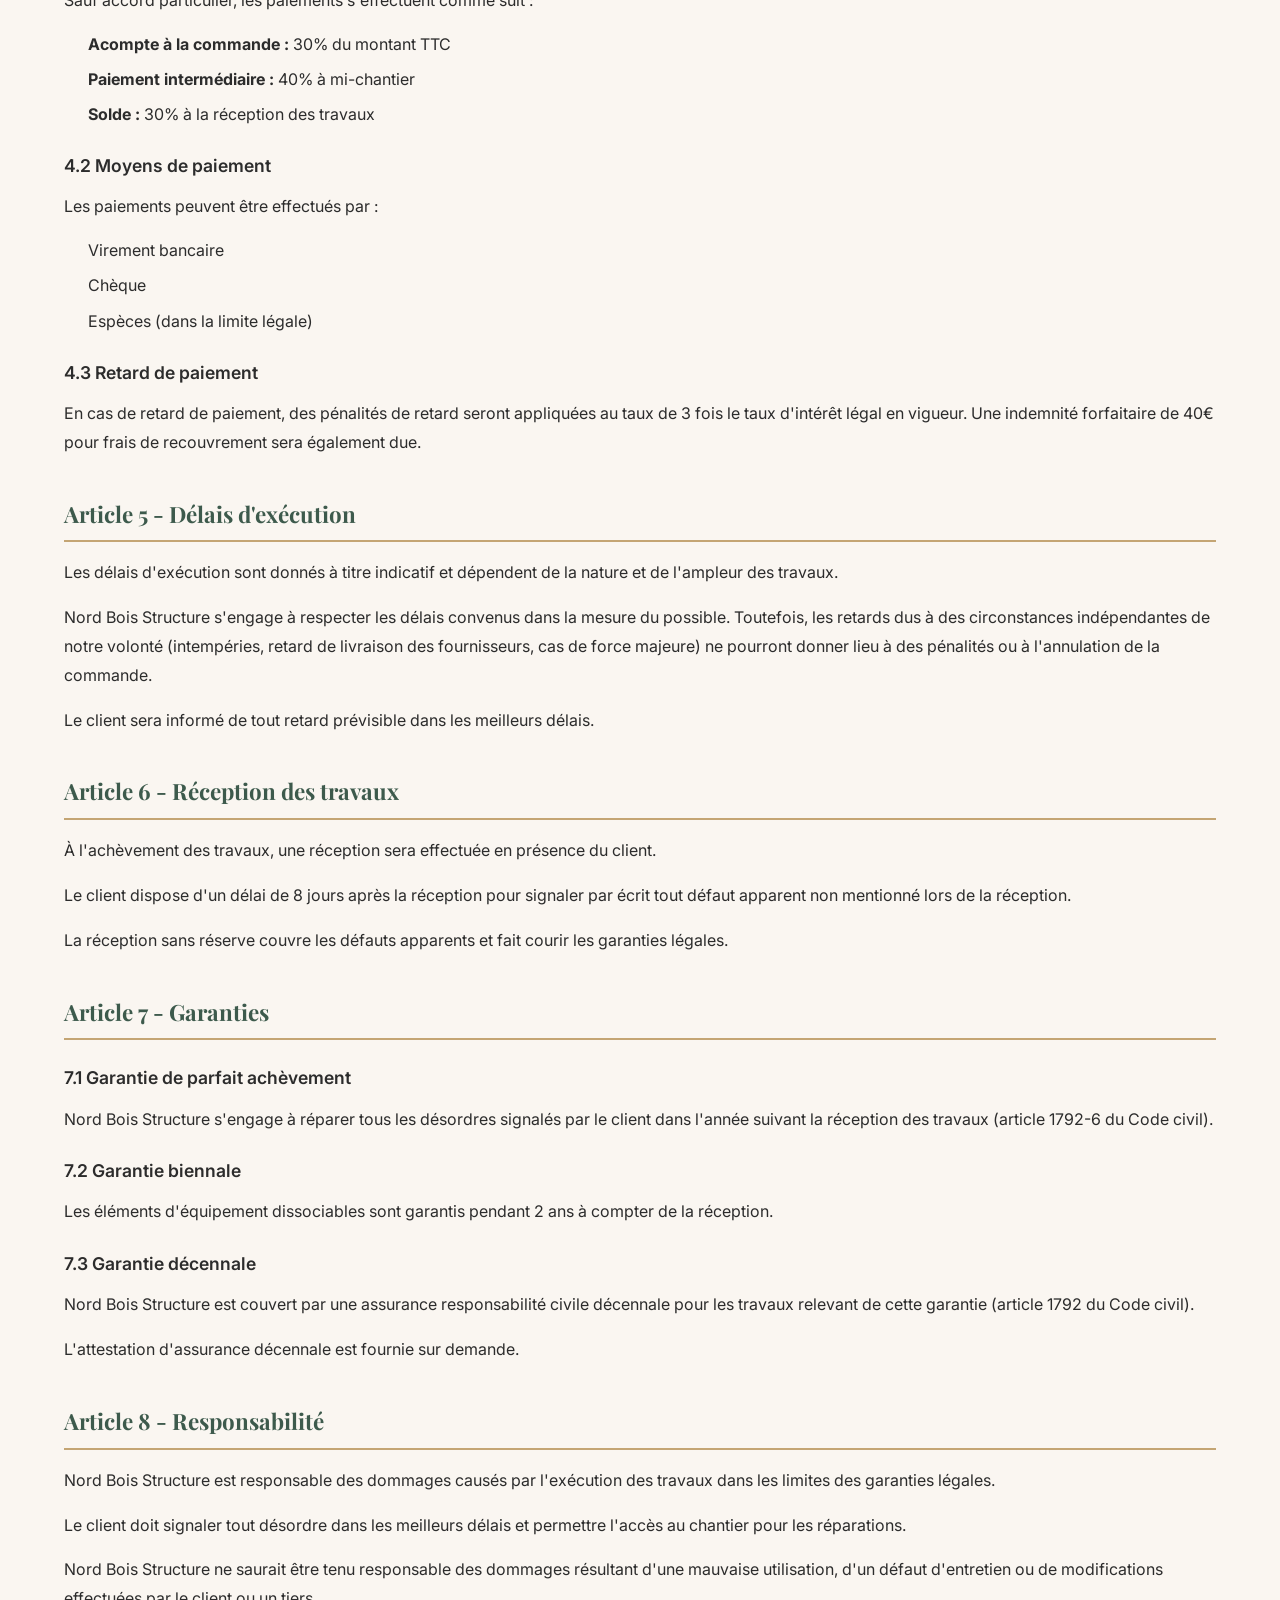
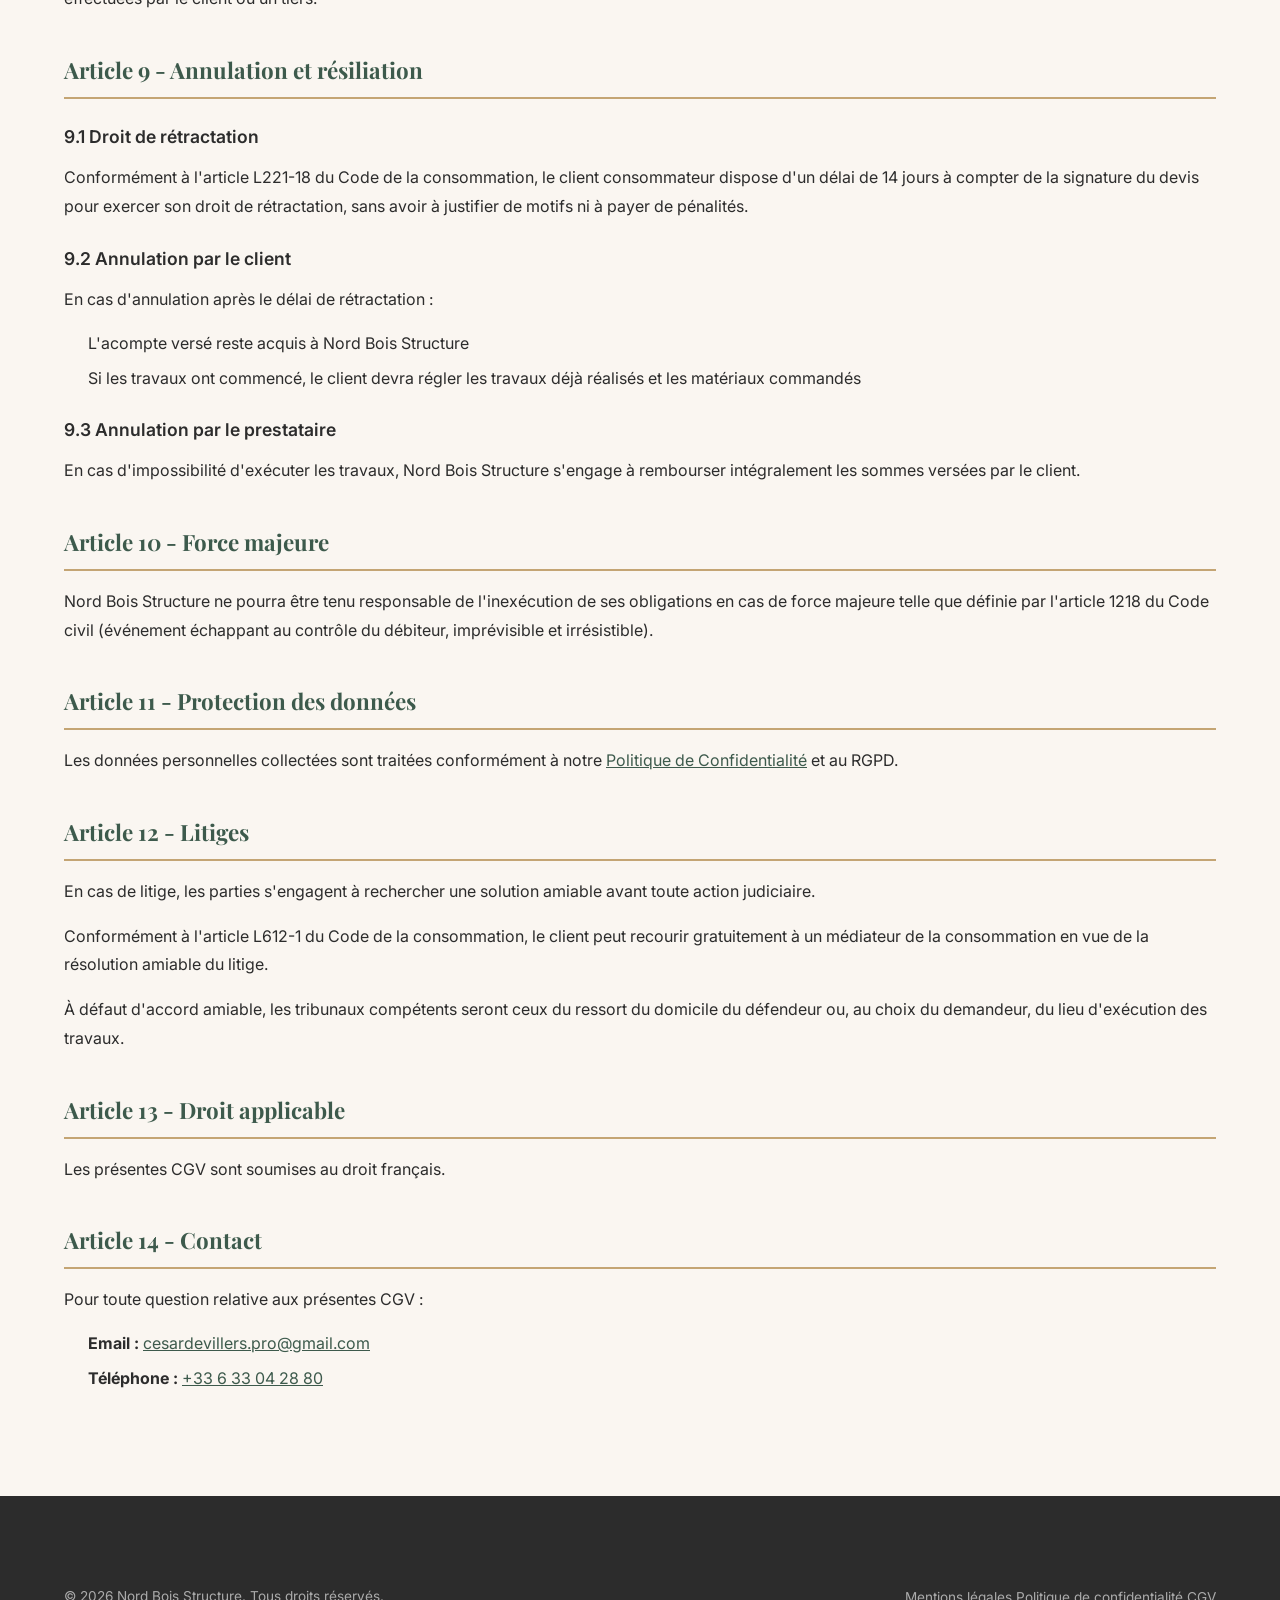
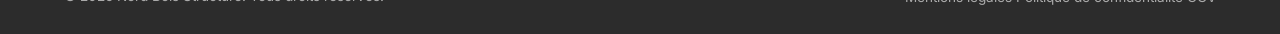
==== commit ce2de514: "Ajout Google Tag Manager (GTM-P72NSX65) sur toutes les pages Centralisation de Google Analytics et G" ====
--- a/conditions-generales-vente.html
+++ b/conditions-generales-vente.html
@@ -1,6 +1,13 @@
 <!DOCTYPE html>
 <html lang="fr">
 <head>
+<!-- Google Tag Manager -->
+<script>(function(w,d,s,l,i){w[l]=w[l]||[];w[l].push({'gtm.start':
+new Date().getTime(),event:'gtm.js'});var f=d.getElementsByTagName(s)[0],
+j=d.createElement(s),dl=l!='dataLayer'?'&l='+l:'';j.async=true;j.src=
+'https://www.googletagmanager.com/gtm.js?id='+i+dl;f.parentNode.insertBefore(j,f);
+})(window,document,'script','dataLayer','GTM-P72NSX65');</script>
+<!-- End Google Tag Manager -->
     <meta charset="UTF-8">
     <meta name="viewport" content="width=device-width, initial-scale=1.0">
     <meta name="description" content="Conditions Générales de Vente de Nord Bois Structure">
@@ -12,6 +19,10 @@
     <link rel="stylesheet" href="css/style.css?v=8">
 </head>
 <body>
+<!-- Google Tag Manager (noscript) -->
+<noscript><iframe src="https://www.googletagmanager.com/ns.html?id=GTM-P72NSX65"
+height="0" width="0" style="display:none;visibility:hidden"></iframe></noscript>
+<!-- End Google Tag Manager (noscript) -->
     <header class="header header--static">
         <nav class="nav container">
             <a href="index.html" class="nav__logo">
--- a/css/style.css
+++ b/css/style.css
@@ -118,15 +118,38 @@
     transition: var(--transition);
 }
 .header.scrolled { box-shadow: var(--shadow-sm); }
-.nav { display: flex; align-items: center; justify-content: space-between; height: 100%; }
+.nav { 
+    display: flex; 
+    align-items: center; 
+    justify-content: space-between; 
+    height: 100%;
+    position: relative;
+}
 .nav__logo-img {
-    height: 110px;
+    height: 160px;
     width: auto;
     object-fit: contain;
-    margin: -15px 0;
+    margin: -40px 0;
 }
 @media (max-width: 768px) {
-    .nav__logo-img { height: 65px; }
+    .nav__logo-img { height: 85px; margin: -15px 0; }
+}
+.nav__menu {
+    flex: 1;
+    display: flex;
+    justify-content: center;
+    position: relative;
+}
+.nav__list--center {
+    display: flex;
+    align-items: center;
+    gap: 2rem;
+}
+.nav__menu > .nav__link--cta {
+    position: absolute;
+    right: 0;
+    top: 50%;
+    transform: translateY(-50%);
 }
 .nav__list { display: flex; align-items: center; gap: 2rem; }
 .nav__link {
@@ -168,8 +191,13 @@
         padding: 6rem 2rem 2rem;
         box-shadow: var(--shadow-lg);
         transition: var(--transition);
+        transform: none;
+        left: auto;
     }
     .nav__menu.active { right: 0; }
+    .nav__menu { flex-direction: column; justify-content: flex-start; align-items: flex-start; }
+    .nav__list--center { flex-direction: column; gap: 1.5rem; align-items: flex-start; }
+    .nav__menu > .nav__link--cta { position: static; transform: none; margin-top: 1rem; }
     .nav__list { flex-direction: column; gap: 1.5rem; align-items: flex-start; }
     .nav__link { font-size: 1.1rem; }
     .nav__close {
@@ -296,7 +324,7 @@
 .about__image-placeholder {
     width: 100%;
     aspect-ratio: 4/5;
-    background: url('../assets/construction en bois.jpg') center/cover no-repeat;
+    background: url('../assets/charpente-construction-bois-toit-scaled.jpg') center/cover no-repeat;
     position: relative;
 }
 .about__image-badge {
@@ -309,8 +337,74 @@
     border-radius: var(--radius-md);
     text-align: center;
 }
-.about__image-badge span { display: block; font-family: var(--font-heading); font-size: 2rem; font-weight: 700; }
+.about__image-badge span { display: block; font-size: 2rem; font-weight: 700; }
 .about__image-badge small { font-size: 0.75rem; opacity: 0.9; }
+
+/* ===== Compagnons Section ===== */
+.compagnons { background: var(--color-cream); }
+.compagnons__grid {
+    display: grid;
+    grid-template-columns: 1fr;
+    gap: 3rem;
+    align-items: center;
+}
+@media (min-width: 968px) { 
+    .compagnons__grid { 
+        grid-template-columns: 1fr 1fr; 
+        gap: 5rem; 
+    } 
+}
+.compagnons__image {
+    order: 2;
+}
+@media (min-width: 968px) {
+    .compagnons__image {
+        order: 1;
+    }
+    .compagnons__content {
+        order: 2;
+    }
+}
+.compagnons__img {
+    width: 100%;
+    height: auto;
+    border-radius: var(--radius-lg);
+    box-shadow: var(--shadow-md);
+}
+.compagnons__content p {
+    font-size: 1.1rem;
+    color: var(--color-text-light);
+    margin-bottom: 1.5rem;
+    line-height: 1.8;
+}
+.compagnons__highlights {
+    display: grid;
+    gap: 1.5rem;
+    margin-top: 2rem;
+}
+.compagnons__highlight {
+    padding: 1.5rem;
+    background: var(--color-white);
+    border-radius: var(--radius-md);
+    border-left: 4px solid var(--color-primary);
+    transition: var(--transition);
+}
+.compagnons__highlight:hover {
+    transform: translateX(5px);
+    box-shadow: var(--shadow-sm);
+}
+.compagnons__highlight strong {
+    display: block;
+    font-size: 1.1rem;
+    color: var(--color-primary);
+    margin-bottom: 0.5rem;
+}
+.compagnons__highlight p {
+    font-size: 0.95rem;
+    color: var(--color-text-muted);
+    margin: 0;
+    line-height: 1.6;
+}
 
 /* ===== Services Section ===== */
 .services { background: var(--color-cream); }
@@ -486,17 +580,69 @@
 }
 .testimonials .section__subtitle { color: var(--color-accent); }
 .testimonials .section__title { color: var(--color-white); }
-.testimonials__grid {
-    display: grid;
-    grid-template-columns: repeat(auto-fit, minmax(300px, 1fr));
-    gap: 2rem;
+.testimonials .section__description { color: rgba(255,255,255,0.9); }
+.testimonials__slider-wrapper {
+    position: relative;
+    max-width: 1100px;
+    margin: 0 auto;
+    padding: 0 70px;
+    overflow: hidden;
+}
+/* Gradient fade effect on left side - covers partial cards */
+.testimonials__slider-wrapper::before {
+    content: '';
+    position: absolute;
+    left: 0;
+    top: 1rem;
+    bottom: 1rem;
+    width: 150px;
+    background: linear-gradient(to right, var(--color-primary) 0%, var(--color-primary) 20%, rgba(61, 90, 76, 0.8) 40%, rgba(61, 90, 76, 0.4) 70%, transparent 100%);
+    pointer-events: none;
+    z-index: 5;
+}
+/* Gradient fade effect on right side - covers partial cards */
+.testimonials__slider-wrapper::after {
+    content: '';
+    position: absolute;
+    right: 0;
+    top: 1rem;
+    bottom: 1rem;
+    width: 150px;
+    background: linear-gradient(to left, var(--color-primary) 0%, var(--color-primary) 20%, rgba(61, 90, 76, 0.8) 40%, rgba(61, 90, 76, 0.4) 70%, transparent 100%);
+    pointer-events: none;
+    z-index: 5;
+}
+.testimonials__arrow {
+    z-index: 15;
+}
+.testimonials__slider {
+    display: flex;
+    gap: 1rem;
+    overflow: visible;
+    transition: transform 0.5s ease;
+    padding: 1rem 0;
 }
 .testimonial {
     background: rgba(255,255,255,0.1);
     backdrop-filter: blur(10px);
-    padding: 2rem;
+    padding: 1.5rem;
     border-radius: var(--radius-md);
     border: 1px solid rgba(255,255,255,0.1);
+    flex: 0 0 calc(33.333% - 0.67rem);
+    min-height: 350px;
+    display: flex;
+    flex-direction: column;
+    transition: var(--transition);
+}
+.testimonial blockquote {
+    flex: 1;
+}
+@media (max-width: 1024px) {
+    .testimonial { flex: 0 0 calc(50% - 0.75rem); }
+}
+@media (max-width: 768px) {
+    .testimonial { flex: 0 0 100%; min-height: 300px; }
+    .testimonials__slider-wrapper { padding: 0 50px; }
 }
 .testimonial__stars { color: #FFD700; font-size: 1.1rem; margin-bottom: 1rem; letter-spacing: 2px; }
 .testimonial blockquote {
@@ -521,6 +667,35 @@
 }
 .testimonial__author strong { display: block; font-size: 1rem; }
 .testimonial__author span { font-size: 0.85rem; opacity: 0.8; }
+.testimonials__arrow {
+    position: absolute;
+    top: 50%;
+    transform: translateY(-50%);
+    background: rgba(255,255,255,0.2);
+    color: var(--color-white);
+    border: none;
+    width: 50px;
+    height: 50px;
+    border-radius: 50%;
+    font-size: 2rem;
+    cursor: pointer;
+    transition: var(--transition);
+    z-index: 10;
+    display: flex;
+    align-items: center;
+    justify-content: center;
+    backdrop-filter: blur(10px);
+}
+.testimonials__arrow:hover {
+    background: rgba(255,255,255,0.3);
+    transform: translateY(-50%) scale(1.1);
+}
+.testimonials__arrow--prev { left: 0; }
+.testimonials__arrow--next { right: 0; }
+@media (max-width: 768px) {
+    .testimonials__slider-wrapper { padding: 0 50px; }
+    .testimonials__arrow { width: 40px; height: 40px; font-size: 1.5rem; }
+}
 
 /* ===== CTA Section ===== */
 .cta {
@@ -655,13 +830,19 @@
     align-items: center;
     gap: 1rem;
     padding: 1.5rem 0;
-}
+    position: relative;
+}
+.footer__bottom > p { flex: 1; }
 .footer__bottom p { font-size: 0.85rem; opacity: 0.6; }
 .footer__bottom a { font-size: 0.85rem; opacity: 0.6; }
 .footer__bottom a:hover { opacity: 1; }
 .footer__legal-links { display: flex; gap: 1.5rem; flex-wrap: wrap; }
 .footer__legal-links a { font-size: 0.85rem; opacity: 0.6; transition: var(--transition); }
 .footer__legal-links a:hover { opacity: 1; color: var(--color-accent); }
+.footer__credit { display: flex; align-items: center; gap: 0.5rem; text-decoration: none; opacity: 0.6; transition: var(--transition); position: absolute; left: 50%; transform: translateX(-50%); }
+.footer__credit:hover { opacity: 1; }
+.footer__credit span { font-size: 0.85rem; color: inherit; white-space: nowrap; }
+.footer__credit-logo { height: 20px; width: auto; object-fit: contain; }
 
 /* ===== Floating CTA ===== */
 .floating-cta {
